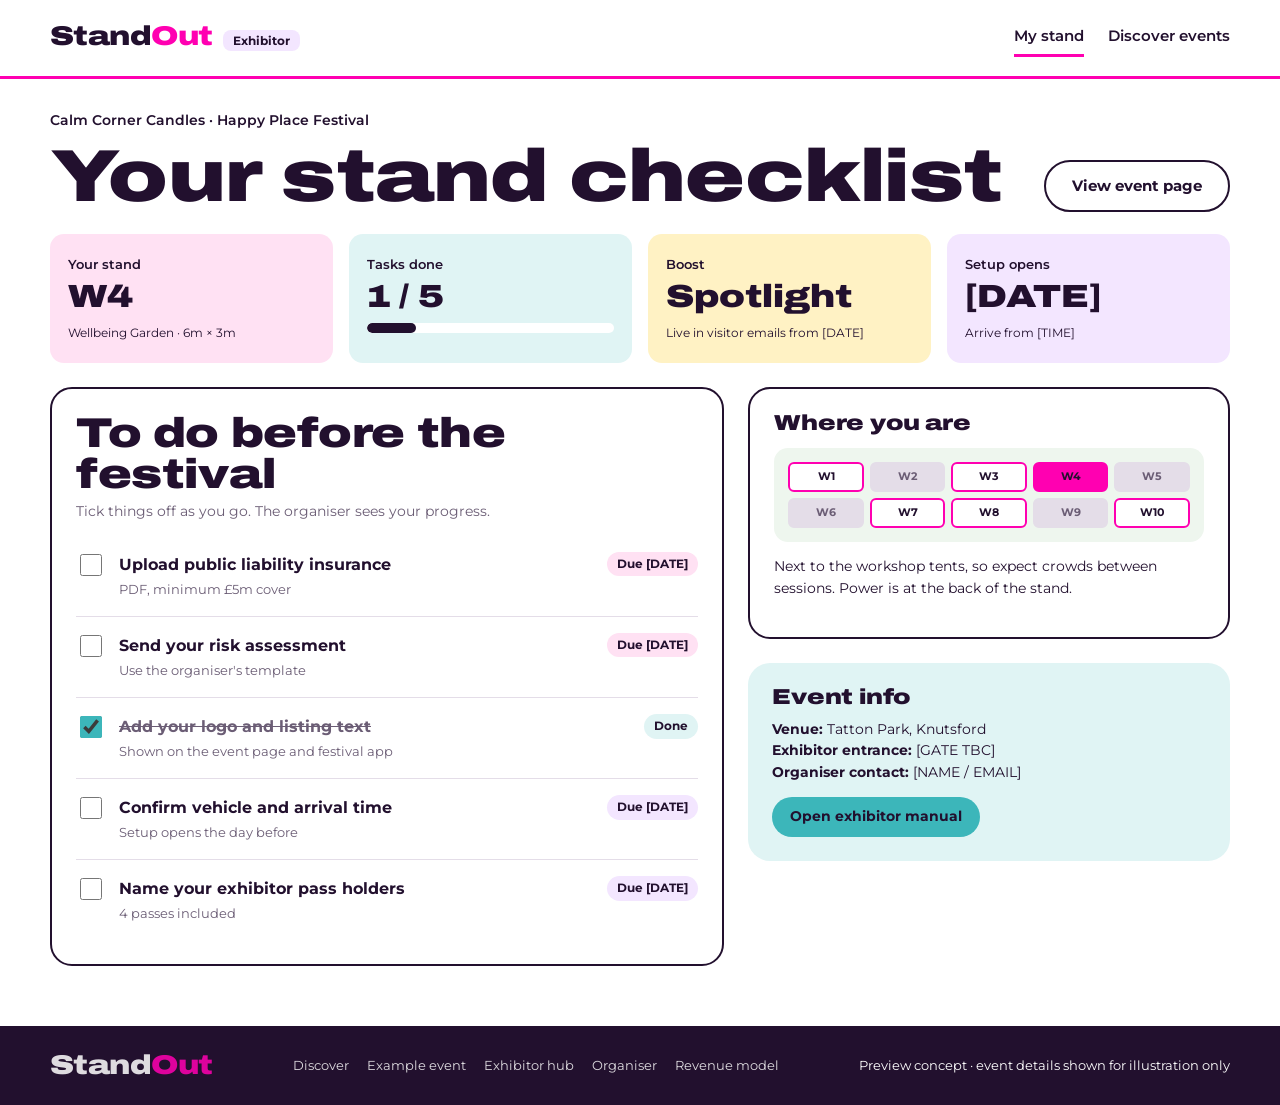
==== exhibitor.html @ 5c0a358e "Add files via upload" ====
<!doctype html>
<html lang="en-GB">
<head>
  <meta charset="utf-8">
  <meta name="viewport" content="width=device-width, initial-scale=1">
  <link rel="preconnect" href="https://fonts.googleapis.com">
  <link rel="preconnect" href="https://fonts.gstatic.com" crossorigin>
  <link href="https://fonts.googleapis.com/css2?family=Archivo:wdth,wght@125,900&family=Montserrat:wght@400;500;600;700;800&display=swap" rel="stylesheet">
  <link rel="stylesheet" href="css/styles.css">
  <link rel="icon" href="data:image/svg+xml,<svg xmlns='http://www.w3.org/2000/svg' viewBox='0 0 100 100'><circle cx='50' cy='50' r='50' fill='%23ff00b1'/></svg>">
  <title>My stand · StandOut</title>
</head>
<body>
  <header id="site-header"></header>

  <main class="wrap">
    <div class="dash-title">
      <div>
        <p>Calm Corner Candles · Happy Place Festival</p>
        <h1>Your stand checklist</h1>
      </div>
      <a class="btn btn--outline" href="event.html?id=happy-place">View event page</a>
    </div>

    <div class="stats">
      <div class="stat bg-pink"><p class="stat__label">Your stand</p><p class="stat__value">W4</p><p class="stat__note">Wellbeing Garden · 6m × 3m</p></div>
      <div class="stat bg-teal"><p class="stat__label">Tasks done</p><p class="stat__value" id="done-count"></p>
        <div class="progress" aria-hidden="true"><span id="done-bar"></span></div></div>
      <div class="stat bg-yellow"><p class="stat__label">Boost</p><p class="stat__value">Spotlight</p><p class="stat__note">Live in visitor emails from [DATE]</p></div>
      <div class="stat bg-violet"><p class="stat__label">Setup opens</p><p class="stat__value">[DATE]</p><p class="stat__note">Arrive from [TIME]</p></div>
    </div>

    <div class="hub-grid" style="margin-top:24px">
      <section class="panel" style="padding-block:24px">
        <h2 style="margin-bottom:6px">To do before the festival</h2>
        <p class="small muted">Tick things off as you go. The organiser sees your progress.</p>
        <div id="tasks"></div>
      </section>

      <div class="dash-col">
        <section class="panel" style="padding-block:24px">
          <h3>Where you are</h3>
          <div class="mini-plan" aria-label="Wellbeing Garden map with your stand highlighted" id="mini"></div>
          <p class="small">Next to the workshop tents, so expect crowds between sessions. Power is at the back of the stand.</p>
        </section>
        <section class="panel panel--soft" style="padding-block:24px">
          <h3>Event info</h3>
          <p class="small" style="margin-top:10px"><strong>Venue:</strong> Tatton Park, Knutsford<br>
          <strong>Exhibitor entrance:</strong> [GATE TBC]<br>
          <strong>Organiser contact:</strong> [NAME / EMAIL]</p>
          <a class="btn btn--teal btn--sm" href="#" onclick="toast('The full exhibitor manual lives here in Phase 3');return false;">Open exhibitor manual</a>
        </section>
      </div>
    </div>
  </main>

  <footer id="site-footer"></footer>

  <script src="js/data.js"></script>
  <script src="js/layout.js"></script>
  <script>
    renderHeader("exhibitor");
    renderFooter();

    const tasks = EXHIBITOR_TASKS.map(t => ({ ...t }));
    const box = document.getElementById("tasks");

    function draw() {
      box.innerHTML = tasks.map(t => `
        <div class="task ${t.done ? "is-done" : ""}">
          <input type="checkbox" id="${t.id}" ${t.done ? "checked" : ""}>
          <div class="task__body">
            <label for="${t.id}" class="task__title">${t.title}</label>
            <p class="task__meta muted">${t.meta}</p>
          </div>
          <span class="due due--${t.done ? "done" : t.state}">${t.done ? "Done" : "Due " + t.due}</span>
        </div>`).join("");
      const done = tasks.filter(t => t.done).length;
      document.getElementById("done-count").textContent = `${done} / ${tasks.length}`;
      document.getElementById("done-bar").style.width = (done / tasks.length * 100) + "%";
    }
    box.addEventListener("change", e => {
      const t = tasks.find(x => x.id === e.target.id);
      t.done = e.target.checked;
      draw();
      if (t.done) toast(`Done: ${t.title}`);
    });
    draw();

    const wz = ZONES.find(z => z.id === "wellbeing");
    document.getElementById("mini").innerHTML = wz.stands.map(c =>
      `<span class="${c === "W4" ? "is-mine" : wz.booked.includes(c) ? "is-taken" : ""}">${c}</span>`).join("");
  </script>
</body>
</html>
---- css/styles.css ----
/* ===========================================================
   StandOut – shared styles
   Brand: #ff00b1 pink · #3cb6ba teal · #be6cff violet · #fbc500 yellow
   Fonts: Raging (headlines + logo), Montserrat (body)
   =========================================================== */

/* Raging is a licensed font. Drop Raging.woff2 (and/or .woff/.otf)
   into the /fonts folder and it will be used automatically.
   Until then, Archivo Black-style wide fallback is shown. */
@font-face {
  font-family: "Raging";
  src: url("../fonts/Raging.woff2") format("woff2"),
       url("../fonts/Raging.woff") format("woff"),
       url("../fonts/Raging.otf") format("opentype");
  font-weight: 400 900;
  font-display: swap;
}

:root {
  --pink: #ff00b1;
  --teal: #3cb6ba;
  --violet: #be6cff;
  --yellow: #fbc500;
  --ink: #22102e;        /* deep plum used for text instead of pure black */
  --black: #000000;      /* use sparingly */
  --white: #ffffff;

  --pink-soft: #ffe1f3;
  --pink-wash: #fff3fa;
  --teal-soft: #e0f4f4;
  --violet-soft: #f3e6ff;
  --yellow-soft: #fff2c4;
  --grey: #e4dde8;
  --grey-text: #6b5d75;

  --font-head: "Raging", "Archivo", "Archivo Black", Impact, sans-serif;
  --font-body: "Montserrat", system-ui, -apple-system, "Segoe UI", sans-serif;

  --r-lg: 22px;
  --r-md: 14px;
  --r-pill: 999px;
  --wrap: 1180px;
}

*, *::before, *::after { box-sizing: border-box; }
html { -webkit-text-size-adjust: 100%; }
body {
  margin: 0;
  font-family: var(--font-body);
  font-size: 16px;
  line-height: 1.6;
  color: var(--ink);
  background: var(--white);
}
img { max-width: 100%; display: block; }
a { color: inherit; }
button, input, select, textarea { font: inherit; color: inherit; }
:focus-visible { outline: 3px solid var(--violet); outline-offset: 3px; border-radius: 6px; }

.wrap { width: min(var(--wrap), 100% - 40px); margin-inline: auto; }

/* ---------- Headlines ---------- */
h1, h2, h3, .head {
  font-family: var(--font-head);
  font-stretch: 125%;
  font-weight: 900;
  line-height: 0.98;
  letter-spacing: -0.01em;
  margin: 0;
}
h1 { font-size: clamp(2.6rem, 6vw, 4.6rem); }
h2 { font-size: clamp(1.9rem, 3.6vw, 2.6rem); }
h3 { font-size: 1.35rem; }
.h-body { font-family: var(--font-body); font-weight: 700; font-stretch: 100%; letter-spacing: 0; line-height: 1.3; }
p { margin: 0 0 1em; }
.muted { color: var(--grey-text); }
.small { font-size: 0.85rem; }

/* ---------- Logo ---------- */
.logo {
  font-family: var(--font-head);
  font-stretch: 125%;
  font-weight: 900;
  font-size: 1.7rem;
  text-decoration: none;
  letter-spacing: -0.02em;
  line-height: 1;
}
.logo span { color: var(--pink); }
.logo--light { color: var(--white); }

/* ---------- Header ---------- */
.site-header { border-bottom: 3px solid var(--pink); background: var(--white); position: sticky; top: 0; z-index: 20; }
.site-header--plain { border-bottom-color: transparent; }
.site-header .wrap { display: flex; align-items: center; justify-content: space-between; gap: 20px; min-height: 76px; flex-wrap: wrap; padding-block: 10px; }
.nav { display: flex; align-items: center; gap: 6px 24px; flex-wrap: wrap; font-weight: 600; font-size: 0.92rem; }
.nav a { text-decoration: none; padding: 6px 0; border-bottom: 3px solid transparent; }
.nav a:hover, .nav a[aria-current="page"] { border-bottom-color: var(--pink); }
.role-tag { font-size: 0.75rem; font-weight: 700; background: var(--violet-soft); padding: 3px 10px; border-radius: 8px; margin-left: 10px; vertical-align: middle; font-family: var(--font-body); }

/* checkout steps */
.steps { display: flex; gap: 8px; list-style: none; margin: 0; padding: 0; font-size: 0.8rem; font-weight: 700; }
.steps li { background: var(--violet-soft); padding: 6px 14px; border-radius: var(--r-pill); }
.steps li.is-done, .steps li[aria-current="step"] { background: var(--ink); color: var(--white); }

/* ---------- Buttons ---------- */
.btn {
  display: inline-flex; align-items: center; justify-content: center; gap: 8px;
  border: 2px solid transparent; border-radius: var(--r-pill);
  padding: 12px 26px; font-weight: 700; font-size: 0.95rem;
  text-decoration: none; cursor: pointer; transition: transform .12s ease, background .12s ease;
}
.btn:active { transform: translateY(1px); }
.btn--pink { background: var(--pink); color: var(--ink); }
.btn--pink:hover { background: #e600a0; }
.btn--teal { background: var(--teal); color: var(--ink); }
.btn--violet { background: var(--violet); color: var(--ink); }
.btn--yellow { background: var(--yellow); color: var(--ink); }
.btn--ink { background: var(--ink); color: var(--white); }
.btn--white { background: var(--white); color: var(--ink); }
.btn--outline { background: transparent; border-color: var(--ink); color: var(--ink); }
.btn--block { width: 100%; }
.btn--sm { padding: 7px 16px; font-size: 0.85rem; }
.btn[disabled] { opacity: .45; cursor: not-allowed; }

.back-link { display: inline-block; font-size: 0.85rem; font-weight: 700; margin: 28px 0 14px; }

/* ---------- Chips ---------- */
.chips { display: flex; flex-wrap: wrap; gap: 10px; padding: 0; margin: 0; list-style: none; }
.chip {
  display: inline-block; padding: 6px 16px; border-radius: var(--r-pill);
  border: 2px solid var(--ink); font-size: 0.88rem; font-weight: 600; background: var(--white);
}
.chip--small { padding: 3px 12px; font-size: 0.76rem; border: 0; font-weight: 700; }
.chip--teal { border-color: var(--teal); }
.chip--pink { border-color: var(--pink); }
.chip--violet { border-color: var(--violet); }
.chip--yellow { border-color: var(--yellow); }
button.chip { cursor: pointer; }
button.chip[aria-pressed="true"] { background: var(--ink); color: var(--white); border-color: var(--ink); }

/* ---------- Stat tiles ---------- */
.stats { display: grid; grid-template-columns: repeat(4, 1fr); gap: 16px; }
.stat { border-radius: var(--r-md); padding: 20px 18px; }
.stat__label { font-size: 0.82rem; font-weight: 600; margin: 0 0 6px; }
.stat__value { font-family: var(--font-head); font-stretch: 125%; font-weight: 900; font-size: 2rem; line-height: 1; margin: 0; }
.stat__note { font-size: 0.78rem; margin: 10px 0 0; }
.bg-teal { background: var(--teal-soft); }
.bg-violet { background: var(--violet-soft); }
.bg-yellow { background: var(--yellow-soft); }
.bg-pink { background: var(--pink-soft); }

/* ---------- Cards / panels ---------- */
.panel { border: 2px solid var(--ink); border-radius: var(--r-lg); padding: 24px; background: var(--white); }
.panel--soft { border: 0; background: var(--teal-soft); }

section { padding-block: 56px; }
.section-head { margin-bottom: 26px; }
.section-head p { margin: 10px 0 0; }

/* ---------- Footer ---------- */
.site-footer { background: var(--ink); color: var(--white); margin-top: 60px; }
.site-footer .wrap { display: flex; justify-content: space-between; align-items: center; gap: 16px; flex-wrap: wrap; padding-block: 26px; font-size: 0.82rem; }
.site-footer nav { display: flex; gap: 18px; flex-wrap: wrap; }
.site-footer a { text-decoration: none; opacity: .85; }
.site-footer a:hover { opacity: 1; text-decoration: underline; }

/* ===========================================================
   Discover page
   =========================================================== */
.discover-hero { background: var(--violet); padding-block: 64px 70px; }
.discover-hero h1 { max-width: 14ch; }
.discover-hero p { max-width: 54ch; font-size: 1.05rem; margin-top: 18px; }
.search-row { display: flex; gap: 10px; flex-wrap: wrap; margin-top: 26px; max-width: 640px; }
.search-row input {
  flex: 1 1 260px; border: 2px solid var(--ink); border-radius: var(--r-pill);
  padding: 12px 20px; background: var(--white);
}
.filter-row { display: flex; gap: 10px; flex-wrap: wrap; margin-bottom: 26px; align-items: center; }
.filter-row strong { font-size: 0.85rem; margin-right: 4px; }

.event-grid { display: grid; grid-template-columns: repeat(auto-fill, minmax(260px, 1fr)); gap: 22px; }
.event-card {
  display: flex; flex-direction: column; border: 2px solid var(--ink); border-radius: var(--r-lg);
  overflow: hidden; text-decoration: none; background: var(--white); transition: transform .15s ease;
}
.event-card:hover { transform: translateY(-3px); }
.event-card__art { aspect-ratio: 16 / 10; position: relative; overflow: hidden; }
.event-card__body { padding: 18px 20px 22px; display: flex; flex-direction: column; gap: 6px; flex: 1; }
.event-card__body h3 { font-size: 1.3rem; }
.event-card__meta { font-size: 0.86rem; font-weight: 600; margin: 0; }
.event-card__foot { display: flex; justify-content: space-between; align-items: center; margin-top: auto; padding-top: 12px; font-size: 0.84rem; font-weight: 700; }
.badge-left { background: var(--yellow); padding: 3px 10px; border-radius: var(--r-pill); }

/* decorative blob art (stand-in for event photos) */
.blob { position: absolute; border-radius: 50%; }

/* ===========================================================
   Event page
   =========================================================== */
.event-hero { background: var(--pink); padding-block: 48px 56px; }
.event-hero .wrap { display: grid; grid-template-columns: 1.05fr 1fr; gap: 44px; align-items: center; }
.event-hero .chips { margin-bottom: 18px; }
.event-hero .chip { border: 0; font-size: 0.78rem; font-weight: 700; padding: 4px 12px; }
.event-hero h1 { margin-bottom: 22px; }
.event-hero__where { font-weight: 700; font-size: 1.05rem; margin: 0 0 16px; line-height: 1.5; }
.event-hero__intro { max-width: 46ch; }
.event-hero__ctas { display: flex; gap: 12px; flex-wrap: wrap; margin-top: 22px; }
.event-art { background: var(--yellow); border-radius: var(--r-lg); aspect-ratio: 16 / 10.5; position: relative; overflow: hidden; }
.event-art__tag { position: absolute; top: 16px; left: 16px; background: var(--white); font-size: 0.75rem; font-weight: 700; padding: 4px 10px; border-radius: 8px; z-index: 2; }

.about-grid { display: grid; grid-template-columns: 1fr 1fr; gap: 48px; }
.about-grid h2 { margin-bottom: 22px; }

.packages { display: grid; grid-template-columns: repeat(3, 1fr); gap: 20px; }
.package { border: 3px solid var(--teal); border-radius: var(--r-lg); padding: 24px; display: flex; flex-direction: column; }
.package--pink { border-color: var(--pink); background: var(--pink-wash); }
.package--violet { border-color: var(--violet); }
.package__name { font-size: 0.78rem; font-weight: 700; letter-spacing: .06em; margin: 0 0 8px; }
.package__price { font-family: var(--font-head); font-stretch: 125%; font-weight: 900; font-size: 2.6rem; line-height: 1; margin: 0 0 16px; }
.package__desc { font-size: 0.88rem; flex: 1; }

.why { background: var(--teal); border-radius: var(--r-lg); padding: 34px 32px; display: grid; grid-template-columns: 1fr 1.2fr 1.2fr 1.2fr; gap: 24px; }
.why h2 { font-size: 1.9rem; }
.why h3 { font-family: var(--font-body); font-stretch: 100%; font-size: 0.98rem; line-height: 1.3; margin-bottom: 4px; }
.why p { font-size: 0.86rem; margin: 0; }

/* ===========================================================
   Floor plan
   =========================================================== */
.book-head h1 { margin-bottom: 10px; }
.toolbar { display: flex; justify-content: space-between; align-items: center; gap: 16px; flex-wrap: wrap; margin: 22px 0 18px; }
.legend { display: flex; gap: 16px; font-size: 0.8rem; font-weight: 600; flex-wrap: wrap; }
.legend span::before { content: ""; display: inline-block; width: 14px; height: 14px; border-radius: 4px; vertical-align: -2px; margin-right: 6px; border: 2px solid var(--teal); }
.legend .l-pick::before { background: var(--ink); border-color: var(--ink); }
.legend .l-booked::before { background: var(--grey); border-color: var(--grey); }

.book-layout { display: grid; grid-template-columns: 1fr 340px; gap: 24px; align-items: start; }
.site-plan { background: #eef6ee; border-radius: var(--r-lg); padding: 18px; display: grid; grid-template-columns: 1fr 1fr; gap: 16px; }
.landmark { border-radius: var(--r-md); padding: 22px 18px; }
.landmark h3 { font-size: 1.3rem; }
.landmark p { font-size: 0.8rem; margin: 4px 0 0; }
.landmark--stage { background: var(--ink); color: var(--white); display: flex; flex-direction: column; justify-content: center; min-height: 130px; }
.landmark--tents { border: 2px dashed var(--teal); background: var(--white); display: flex; flex-direction: column; justify-content: center; }
.landmark--tents h3, .landmark--entrance h3 { font-family: var(--font-body); font-stretch: 100%; font-size: 0.95rem; }
.landmark--entrance { background: var(--yellow); padding: 14px 18px; }

.zone { background: var(--white); border-radius: var(--r-md); padding: 14px 14px 16px; border-top: 6px solid var(--teal); }
.zone[hidden] { display: none; }
.zone--wide { grid-column: 1 / -1; }
.zone__head { display: flex; justify-content: space-between; align-items: baseline; gap: 10px; margin-bottom: 10px; flex-wrap: wrap; }
.zone__head h3 { font-family: var(--font-body); font-stretch: 100%; font-size: 0.95rem; }
.zone__head span { font-size: 0.75rem; font-weight: 600; }
.stand-grid { display: grid; grid-template-columns: repeat(auto-fill, minmax(48px, 1fr)); gap: 8px; }
.stand {
  height: 40px; border-radius: 8px; border: 2px solid var(--zone, var(--teal)); background: var(--white);
  font-weight: 700; font-size: 0.82rem; cursor: pointer;
}
.stand:hover:not([disabled]) { background: var(--zone-soft, var(--teal-soft)); }
.stand[aria-pressed="true"] { background: var(--ink); border-color: var(--ink); color: var(--white); }
.stand[disabled] { background: var(--grey); border-color: var(--grey); color: var(--grey-text); text-decoration: line-through; cursor: not-allowed; }

.pick-panel { position: sticky; top: 96px; }
.pick-panel__label { font-size: 0.75rem; font-weight: 700; letter-spacing: .06em; margin: 0 0 8px; }
.pick-panel h2 { margin-bottom: 8px; }
.line { display: flex; justify-content: space-between; gap: 12px; font-size: 0.88rem; padding: 4px 0; }
.line--strong { font-weight: 700; }
.line--total { font-family: var(--font-head); font-stretch: 125%; font-weight: 900; font-size: 1.3rem; border-top: 2px solid var(--ink); margin-top: 8px; padding-top: 10px; }
.extra { display: flex; align-items: center; gap: 10px; font-size: 0.88rem; padding: 8px 0; cursor: pointer; }
.extra input { width: 18px; height: 18px; accent-color: var(--pink); }
.extra b { margin-left: auto; white-space: nowrap; }
.extra--boost { background: var(--yellow-soft); border-radius: 10px; padding: 10px; }
.extra--boost small { display: block; font-size: 0.72rem; }
.empty-pick { text-align: center; padding: 30px 6px; }
.hold-note { font-size: 0.75rem; text-align: center; margin: 10px 0 0; }
.divider { border: 0; border-top: 1px solid var(--grey); margin: 12px 0; }

/* ===========================================================
   Checkout
   =========================================================== */
.checkout-layout { display: grid; grid-template-columns: 1fr 360px; gap: 32px; align-items: start; }
.form-grid { display: grid; grid-template-columns: repeat(3, 1fr); gap: 16px; }
.field { display: flex; flex-direction: column; gap: 6px; }
.field--full { grid-column: 1 / -1; }
.field label { font-size: 0.85rem; font-weight: 700; }
.field input, .field select, .field textarea {
  border: 2px solid #8d8295; border-radius: 10px; padding: 11px 14px; background: var(--white); width: 100%;
}
.field input:focus, .field select:focus, .field textarea:focus { border-color: var(--violet); outline: none; }
.field textarea { min-height: 80px; resize: vertical; }
.boost-box { border: 3px solid var(--pink); background: var(--pink-wash); border-radius: var(--r-lg); padding: 22px; margin-top: 28px; }
.boost-box h3 { font-family: var(--font-body); font-stretch: 100%; font-size: 1.2rem; margin-bottom: 8px; }
.boost-options { display: grid; grid-template-columns: repeat(3, 1fr); gap: 12px; margin-top: 14px; }
.boost-opt { border: 2px solid var(--pink); border-radius: var(--r-md); padding: 14px; background: var(--white); text-align: left; cursor: pointer; }
.boost-opt strong { display: block; }
.boost-opt span { display: block; font-size: 0.78rem; margin: 4px 0 8px; }
.boost-opt b { font-size: 1.05rem; }
.boost-opt[aria-pressed="true"] { background: var(--ink); color: var(--white); border-color: var(--ink); }
.pay-opts { display: flex; gap: 12px; flex-wrap: wrap; margin-top: 12px; }
.pay-opt { display: flex; align-items: center; gap: 10px; border: 2px solid #8d8295; border-radius: var(--r-md); padding: 14px 18px; font-weight: 700; cursor: pointer; }
.pay-opt input { accent-color: var(--pink); width: 18px; height: 18px; }
.pay-opt:has(input:checked) { border-color: var(--pink); }
.summary { background: var(--teal-soft); border-radius: var(--r-lg); padding: 24px; position: sticky; top: 96px; }
.summary h2 { font-size: 1.6rem; margin-bottom: 14px; }
.terms { display: flex; gap: 10px; align-items: flex-start; font-size: 0.82rem; margin: 14px 0; }
.terms input { width: 18px; height: 18px; accent-color: var(--pink); margin-top: 2px; }

/* confirmation */
.confirm { text-align: center; padding-block: 70px 30px; }
.confirm__burst { width: 120px; height: 120px; margin: 0 auto 26px; border-radius: 50%; background: var(--yellow); display: grid; place-items: center; font-size: 3rem; }
.confirm h1 { margin-bottom: 18px; }
.confirm p { max-width: 52ch; margin-inline: auto; }
.confirm-card { max-width: 520px; margin: 30px auto 0; text-align: left; }
.next-steps { max-width: 520px; margin: 26px auto 0; text-align: left; padding-left: 20px; }
.next-steps li { margin-bottom: 8px; }

/* ===========================================================
   Exhibitor hub
   =========================================================== */
.hub-grid { display: grid; grid-template-columns: 1.4fr 1fr; gap: 24px; align-items: start; }
.progress { height: 10px; border-radius: 99px; background: var(--white); overflow: hidden; margin-top: 10px; }
.progress > span { display: block; height: 100%; background: var(--ink); border-radius: 99px; transition: width .3s ease; }
.task { display: flex; gap: 14px; align-items: flex-start; padding: 16px 0; border-top: 1px solid var(--grey); }
.task:first-of-type { border-top: 0; }
.task input { width: 22px; height: 22px; accent-color: var(--teal); margin-top: 2px; flex-shrink: 0; }
.task__body { flex: 1; }
.task__title { font-weight: 700; margin: 0; }
.task__meta { font-size: 0.8rem; margin: 2px 0 0; }
.task.is-done .task__title { text-decoration: line-through; color: var(--grey-text); }
.due { font-size: 0.72rem; font-weight: 700; padding: 3px 10px; border-radius: 99px; white-space: nowrap; }
.due--soon { background: var(--pink-soft); }
.due--later { background: var(--violet-soft); }
.due--done { background: var(--teal-soft); }
.mini-plan { background: #eef6ee; border-radius: var(--r-md); padding: 14px; display: grid; grid-template-columns: repeat(5, 1fr); gap: 6px; margin: 14px 0; }
.mini-plan span { height: 30px; border-radius: 6px; border: 2px solid var(--pink); background: var(--white); font-size: 0.7rem; font-weight: 700; display: grid; place-items: center; }
.mini-plan .is-mine { background: var(--pink); }
.mini-plan .is-taken { background: var(--grey); border-color: var(--grey); color: var(--grey-text); }

/* ===========================================================
   Organiser dashboard
   =========================================================== */
.dash-title { display: flex; justify-content: space-between; align-items: end; gap: 20px; flex-wrap: wrap; margin: 30px 0 22px; }
.dash-title p { margin: 0 0 8px; font-weight: 600; font-size: 0.9rem; }
.dash-grid { display: grid; grid-template-columns: 1fr 1.25fr; gap: 24px; margin-top: 24px; align-items: start; }
.dash-col { display: grid; gap: 24px; }
.bar-row { margin-bottom: 14px; }
.bar-row__top { display: flex; justify-content: space-between; font-size: 0.86rem; font-weight: 600; margin-bottom: 5px; }
.bar { height: 12px; background: var(--violet-soft); border-radius: 99px; overflow: hidden; }
.bar > span { display: block; height: 100%; border-radius: 99px; }
.app-row { display: flex; justify-content: space-between; align-items: center; gap: 12px; padding: 14px 0; border-top: 1px solid var(--grey); flex-wrap: wrap; }
.app-row p { margin: 0; }
.app-row .actions { display: flex; gap: 8px; }
.status { font-size: 0.8rem; font-weight: 700; padding: 6px 14px; border-radius: 99px; background: var(--grey); }
.status--ok { background: var(--teal-soft); }

.promote { background: var(--ink); color: var(--white); border-radius: var(--r-lg); padding: 28px; }
.promote h2 { margin: 10px 0 8px; }
.promote .new { background: var(--yellow); color: var(--ink); font-size: 0.7rem; font-weight: 800; padding: 3px 10px; border-radius: 99px; }
.promote h3 { font-family: var(--font-body); font-stretch: 100%; font-size: 0.9rem; margin: 20px 0 10px; }
.promote .chip { background: transparent; color: var(--white); border-color: rgba(255,255,255,.5); }
.promote .chip[aria-pressed="true"] { color: var(--ink); border-color: transparent; }
.promote [data-group="goal"] .chip[aria-pressed="true"] { background: var(--pink); }
.promote [data-group="audience"] .chip[aria-pressed="true"] { background: var(--teal); }
.promote [data-group="where"] .chip[aria-pressed="true"] { background: var(--violet); }
.range-head { display: flex; justify-content: space-between; align-items: baseline; margin: 22px 0 8px; }
.range-head h3 { margin: 0; }
.range-head output { color: var(--yellow); font-weight: 800; }
input[type="range"] { width: 100%; accent-color: var(--yellow); }
.campaign-summary { background: rgba(255,255,255,.08); border-radius: var(--r-md); padding: 16px; font-size: 0.86rem; margin: 18px 0; }
.campaign-summary p { margin: 0 0 6px; }

.toast {
  position: fixed; left: 50%; bottom: 28px; transform: translate(-50%, 140%);
  background: var(--ink); color: var(--white); padding: 14px 22px; border-radius: 99px; font-weight: 700; font-size: 0.9rem;
  transition: transform .25s ease; z-index: 50; border: 3px solid var(--yellow);
}
.toast.is-on { transform: translate(-50%, 0); }

/* ===========================================================
   Revenue model
   =========================================================== */
.rev-hero { background: var(--violet); padding-block: 44px 48px; }
.rev-hero p { max-width: 60ch; margin-top: 14px; }
.rev-grid { display: grid; grid-template-columns: 1fr 1fr; gap: 32px; align-items: start; }
.slider { margin-bottom: 18px; }
.slider__top { display: flex; justify-content: space-between; align-items: center; font-weight: 600; font-size: 0.9rem; margin-bottom: 4px; }
.slider output { background: var(--yellow-soft); font-weight: 800; font-size: 0.8rem; padding: 2px 10px; border-radius: 8px; }
.slider input { accent-color: var(--pink); }
.rev-total { background: var(--pink); border-radius: var(--r-lg); padding: 26px; margin-bottom: 20px; }
.rev-total p { margin: 0; font-weight: 700; font-size: 0.9rem; }
.rev-total .big { font-family: var(--font-head); font-stretch: 125%; font-weight: 900; font-size: clamp(2.6rem, 6vw, 4rem); line-height: 1; margin: 8px 0; }

/* ===========================================================
   Responsive
   =========================================================== */
@media (max-width: 960px) {
  .event-hero .wrap, .about-grid, .book-layout, .checkout-layout, .hub-grid, .dash-grid, .rev-grid { grid-template-columns: 1fr; }
  .packages { grid-template-columns: 1fr; }
  .why { grid-template-columns: 1fr 1fr; }
  .stats { grid-template-columns: 1fr 1fr; }
  .pick-panel, .summary { position: static; }
}
@media (max-width: 620px) {
  .site-plan { grid-template-columns: 1fr; }
  .form-grid, .boost-options { grid-template-columns: 1fr; }
  .why { grid-template-columns: 1fr; }
  .stats { grid-template-columns: 1fr 1fr; gap: 10px; }
  .stat__value { font-size: 1.5rem; }
  .nav { gap: 4px 16px; font-size: 0.85rem; }
  .site-header { position: static; }
}
@media (prefers-reduced-motion: reduce) {
  * { transition: none !important; scroll-behavior: auto !important; }
}

.sr-only { position: absolute; width: 1px; height: 1px; padding: 0; margin: -1px; overflow: hidden; clip: rect(0,0,0,0); white-space: nowrap; border: 0; }
@media (max-width: 620px) {
  .steps { gap: 5px; font-size: 0.68rem; }
  .steps li { padding: 5px 9px; white-space: nowrap; }
}
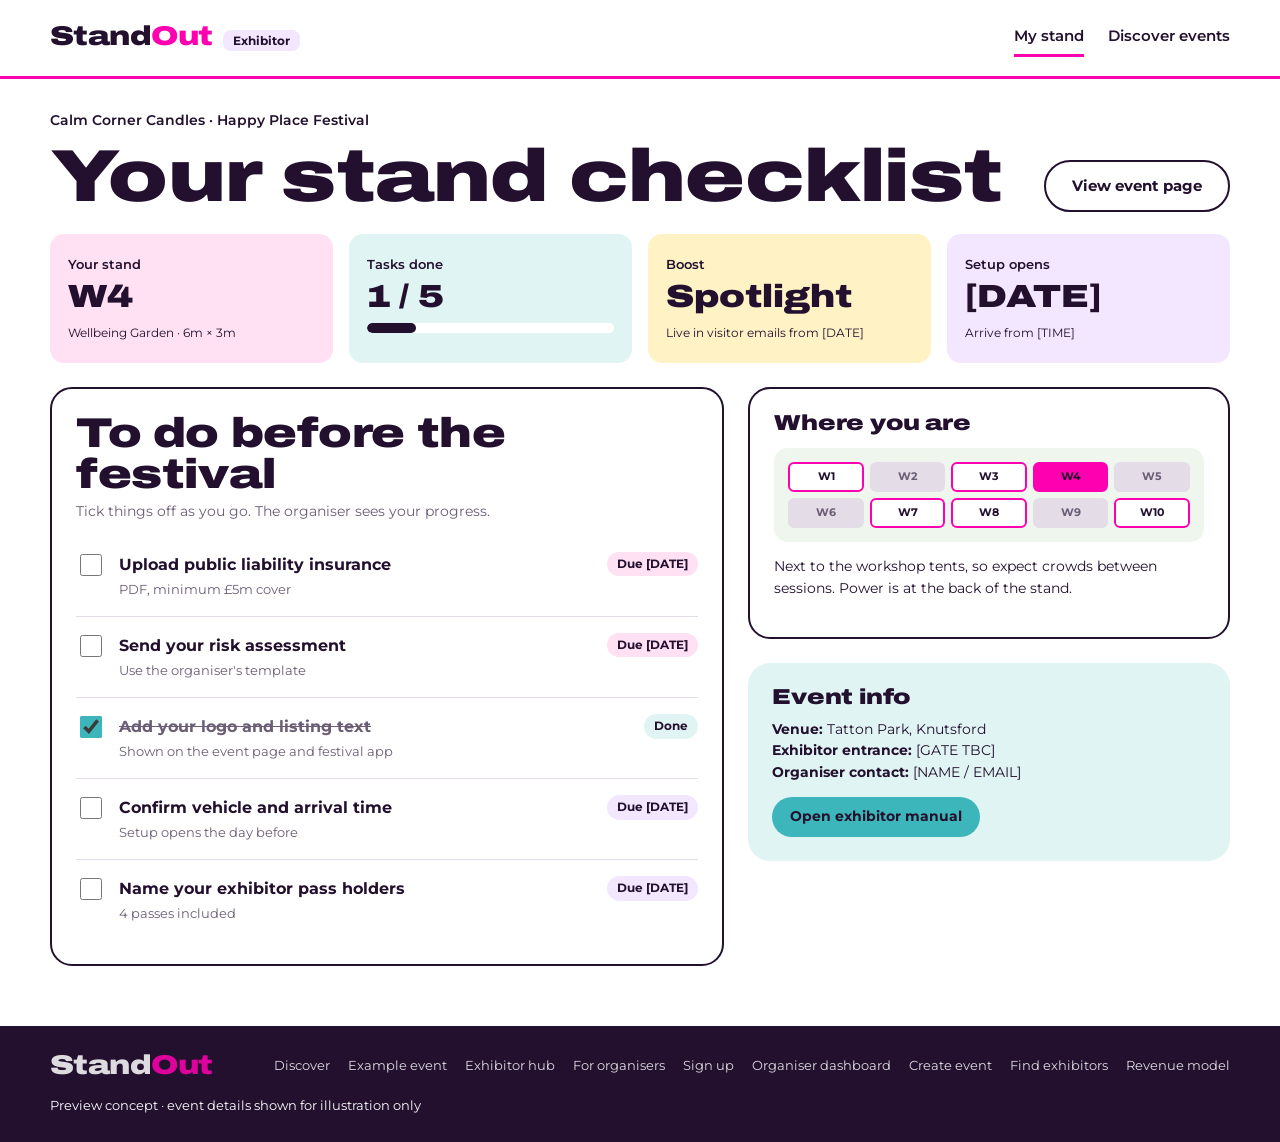
==== commit 68bdd327: "Add files via upload" ====
--- a/exhibitor.html
+++ b/exhibitor.html
@@ -59,7 +59,7 @@
   <script src="js/data.js"></script>
   <script src="js/layout.js"></script>
   <script>
-    renderHeader("exhibitor");
+    renderHeader("exhibitor", "hub");
     renderFooter();
 
     const tasks = EXHIBITOR_TASKS.map(t => ({ ...t }));
--- a/css/styles.css
+++ b/css/styles.css
@@ -418,3 +418,223 @@
   .steps { gap: 5px; font-size: 0.68rem; }
   .steps li { padding: 5px 9px; white-space: nowrap; }
 }
+
+/* ===========================================================
+   For organisers (landing + pricing)
+   =========================================================== */
+.org-hero { background: var(--pink); padding-block: 56px 64px; overflow: hidden; }
+.org-hero .wrap { display: grid; grid-template-columns: 1fr 1fr; gap: 48px; align-items: center; }
+.org-hero h1 { max-width: 12ch; margin-bottom: 20px; }
+.org-hero p { max-width: 46ch; font-size: 1.05rem; }
+.org-hero__ctas { display: flex; gap: 12px; flex-wrap: wrap; margin-top: 24px; }
+
+/* the live 'selling out' floor plan in the hero */
+.sellout { background: var(--white); border-radius: var(--r-lg); padding: 20px; border: 3px solid var(--ink); }
+.sellout__top { display: flex; justify-content: space-between; align-items: baseline; gap: 12px; margin-bottom: 14px; flex-wrap: wrap; }
+.sellout__top p { margin: 0; font-weight: 700; font-size: 0.85rem; }
+.sellout__total { font-family: var(--font-head); font-stretch: 125%; font-weight: 900; font-size: clamp(1.8rem, 4vw, 2.6rem); line-height: 1; }
+.sellout__grid { display: grid; grid-template-columns: repeat(10, 1fr); gap: 6px; }
+.sellout__grid span { aspect-ratio: 1; border-radius: 6px; border: 2px solid var(--c, var(--teal)); background: var(--white); transition: background .35s ease, border-color .35s ease; }
+.sellout__grid span.is-sold { background: var(--c, var(--teal)); }
+.sellout__grid .stage { grid-column: span 4; grid-row: span 2; aspect-ratio: auto; background: var(--ink); border-color: var(--ink); color: var(--white); font-size: 0.7rem; font-weight: 700; display: grid; place-items: center; }
+.sellout__feed { margin: 14px 0 0; font-size: 0.82rem; font-weight: 600; min-height: 1.4em; }
+
+.how { list-style: none; padding: 0; margin: 0; display: grid; grid-template-columns: repeat(3, 1fr); gap: 32px; counter-reset: how; }
+.how li { counter-increment: how; border-top: 4px solid var(--ink); padding-top: 18px; }
+.how li::before { content: counter(how); display: block; font-family: var(--font-head); font-stretch: 125%; font-weight: 900; font-size: 3rem; line-height: 1; color: var(--pink); margin-bottom: 12px; }
+.how h3 { font-family: var(--font-body); font-stretch: 100%; font-size: 1.1rem; line-height: 1.3; margin-bottom: 6px; }
+.how p { font-size: 0.92rem; margin: 0; }
+
+.feature-rows { display: grid; gap: 0; }
+.feature-row { display: grid; grid-template-columns: 1fr 1.1fr; gap: 40px; align-items: center; padding-block: 34px; border-top: 2px solid var(--grey); }
+.feature-row h3 { font-size: 1.6rem; margin-bottom: 12px; }
+.feature-row p { max-width: 46ch; margin: 0; }
+.feature-demo { border-radius: var(--r-lg); padding: 20px 22px; }
+
+.pricing { display: grid; grid-template-columns: 1fr 1fr; gap: 28px; align-items: start; }
+.price-lines { list-style: none; margin: 0; padding: 0; }
+.price-lines li { display: grid; grid-template-columns: 7.5rem 1fr; gap: 18px; align-items: baseline; padding: 18px 0; border-top: 2px solid var(--ink); }
+.price-lines li:last-child { border-bottom: 2px solid var(--ink); }
+.price-lines .amt { font-family: var(--font-head); font-stretch: 125%; font-weight: 900; font-size: 2rem; line-height: 1; }
+.price-lines strong { display: block; }
+.price-lines span.small { display: block; }
+.calc { background: var(--yellow); border-radius: var(--r-lg); padding: 26px; }
+.calc h3 { font-family: var(--font-body); font-stretch: 100%; font-size: 1.15rem; margin-bottom: 16px; }
+.calc .slider output { background: var(--white); }
+.calc .slider input { accent-color: var(--ink); width: 100%; }
+.calc__result { background: var(--white); border-radius: var(--r-md); padding: 18px; margin-top: 8px; }
+.calc__keep { font-family: var(--font-head); font-stretch: 125%; font-weight: 900; font-size: clamp(2rem, 5vw, 2.8rem); line-height: 1; margin: 6px 0 10px; }
+
+.faq details { border-top: 2px solid var(--ink); padding: 16px 0; }
+.faq details:last-child { border-bottom: 2px solid var(--ink); }
+.faq summary { font-weight: 700; cursor: pointer; list-style: none; display: flex; justify-content: space-between; gap: 16px; }
+.faq summary::-webkit-details-marker { display: none; }
+.faq summary::after { content: "+"; font-family: var(--font-head); font-size: 1.4rem; line-height: 1; color: var(--pink); }
+.faq details[open] summary::after { content: "–"; }
+.faq details p { margin: 10px 0 0; max-width: 70ch; }
+
+.cta-band { background: var(--teal); border-radius: var(--r-lg); padding: 40px 36px; display: flex; justify-content: space-between; align-items: center; gap: 24px; flex-wrap: wrap; }
+.cta-band h2 { max-width: 18ch; }
+
+/* ===========================================================
+   Sign up, log in, onboarding
+   =========================================================== */
+.auth { width: min(720px, 100% - 40px); margin: 40px auto 0; }
+.auth--narrow { width: min(460px, 100% - 40px); }
+.auth h1 { font-size: clamp(2.2rem, 5vw, 3.2rem); margin-bottom: 12px; }
+.auth__lead { margin-bottom: 28px; }
+.onboard-progress { display: flex; gap: 6px; margin-bottom: 26px; }
+.onboard-progress span { flex: 1; height: 8px; border-radius: 99px; background: var(--grey); }
+.onboard-progress span.is-on { background: var(--pink); }
+.step-count { font-size: 0.82rem; font-weight: 700; margin: 0 0 8px; color: var(--grey-text); }
+
+.role-cards { display: grid; grid-template-columns: 1fr 1fr; gap: 18px; }
+.role-card { position: relative; text-align: left; border: 3px solid var(--ink); border-radius: var(--r-lg); background: var(--white); padding: 0; overflow: hidden; cursor: pointer; display: flex; flex-direction: column; }
+.role-card__art { height: 120px; position: relative; overflow: hidden; }
+.role-card__body { padding: 18px 20px 22px; }
+.role-card__body strong { display: block; font-family: var(--font-head); font-stretch: 125%; font-weight: 900; font-size: 1.45rem; line-height: 1.05; margin-bottom: 8px; }
+.role-card__body span { font-size: 0.9rem; }
+.role-card[aria-pressed="true"] { border-color: var(--pink); box-shadow: 0 0 0 4px var(--pink); }
+.role-card:hover { transform: translateY(-2px); }
+
+.form-stack { display: grid; gap: 16px; }
+.form-two { display: grid; grid-template-columns: 1fr 1fr; gap: 16px; }
+.field .hint { font-size: 0.78rem; color: var(--grey-text); }
+.field-error { font-size: 0.8rem; font-weight: 700; color: #b0007a; margin: 0; }
+.chip-pick { display: flex; flex-wrap: wrap; gap: 8px; }
+.form-actions { display: flex; justify-content: space-between; align-items: center; gap: 12px; margin-top: 28px; flex-wrap: wrap; }
+.or-line { display: flex; align-items: center; gap: 12px; font-size: 0.8rem; font-weight: 700; color: var(--grey-text); margin: 18px 0; }
+.or-line::before, .or-line::after { content: ""; flex: 1; border-top: 2px solid var(--grey); }
+.btn--google { background: var(--white); border-color: var(--grey); color: var(--ink); }
+.inbox { text-align: center; padding: 30px 10px; }
+.inbox__icon { width: 96px; height: 96px; margin: 0 auto 20px; border-radius: 50%; background: var(--teal); display: grid; place-items: center; font-size: 2.4rem; }
+
+.profile-build { display: grid; grid-template-columns: 1fr 300px; gap: 28px; align-items: start; }
+.profile-build .preview-label { font-size: 0.8rem; font-weight: 700; margin: 0 0 8px; color: var(--grey-text); }
+.logo-drop { border: 2px dashed #8d8295; border-radius: var(--r-md); padding: 16px; text-align: center; font-size: 0.85rem; cursor: pointer; background: var(--pink-wash); }
+
+.done-next { display: grid; grid-template-columns: 1fr 1fr; gap: 16px; margin-top: 26px; text-align: left; }
+.done-next a { text-decoration: none; border-radius: var(--r-md); padding: 18px; display: block; }
+.done-next strong { display: block; margin-bottom: 4px; }
+
+/* ===========================================================
+   Exhibitor cards (directory + onboarding preview)
+   =========================================================== */
+.ex-grid { display: grid; grid-template-columns: repeat(auto-fill, minmax(250px, 1fr)); gap: 20px; }
+.ex-card { border: 2px solid var(--ink); border-radius: var(--r-lg); overflow: hidden; background: var(--white); display: flex; flex-direction: column; }
+.ex-card__top { height: 70px; position: relative; }
+.ex-card__mono { position: absolute; left: 18px; bottom: -26px; width: 58px; height: 58px; border-radius: 50%; border: 3px solid var(--ink); background: var(--white); display: grid; place-items: center; font-family: var(--font-head); font-stretch: 125%; font-weight: 900; font-size: 1.15rem; overflow: hidden; }
+.ex-card__mono img { width: 100%; height: 100%; object-fit: cover; }
+.ex-card__save { position: absolute; right: 12px; top: 12px; width: 38px; height: 38px; border-radius: 50%; border: 2px solid var(--ink); background: var(--white); cursor: pointer; font-size: 1.05rem; line-height: 1; display: grid; place-items: center; }
+.ex-card__save[aria-pressed="true"] { background: var(--ink); color: var(--pink); }
+.ex-card__body { padding: 36px 18px 18px; display: flex; flex-direction: column; gap: 6px; flex: 1; }
+.ex-card__body h3 { font-family: var(--font-body); font-stretch: 100%; font-size: 1.1rem; line-height: 1.25; }
+.ex-card__meta { font-size: 0.8rem; font-weight: 600; margin: 0; color: var(--grey-text); }
+.ex-card__line { font-size: 0.88rem; margin: 4px 0 0; }
+.ex-card__foot { display: flex; justify-content: space-between; align-items: center; gap: 8px; margin-top: auto; padding-top: 14px; flex-wrap: wrap; }
+.tick { font-size: 0.74rem; font-weight: 700; padding: 3px 10px; border-radius: 99px; background: var(--teal-soft); }
+.tick--warn { background: var(--yellow-soft); }
+
+.dir-head { display: flex; justify-content: space-between; align-items: end; gap: 20px; flex-wrap: wrap; margin: 30px 0 20px; }
+.dir-head h1 { font-size: clamp(2.2rem, 5vw, 3.4rem); }
+.dir-tools { display: grid; gap: 14px; margin-bottom: 24px; }
+.dir-tools__row { display: flex; gap: 12px; flex-wrap: wrap; align-items: center; }
+.dir-tools input[type="search"] { flex: 1 1 260px; border: 2px solid var(--ink); border-radius: var(--r-pill); padding: 11px 20px; background: var(--white); }
+.dir-tools select { border: 2px solid var(--ink); border-radius: var(--r-pill); padding: 10px 16px; background: var(--white); }
+.toggle { display: inline-flex; align-items: center; gap: 8px; font-size: 0.88rem; font-weight: 600; cursor: pointer; }
+.toggle input { width: 18px; height: 18px; accent-color: var(--teal); }
+.dir-count { font-size: 0.88rem; font-weight: 700; margin: 0 0 14px; }
+.empty-state { border: 2px dashed #8d8295; border-radius: var(--r-lg); padding: 40px 20px; text-align: center; }
+
+dialog.profile { border: 3px solid var(--ink); border-radius: var(--r-lg); padding: 0; width: min(640px, 100% - 32px); max-height: 90vh; color: var(--ink); }
+dialog.profile::backdrop { background: rgba(34, 16, 46, .55); }
+.profile__top { height: 110px; position: relative; overflow: hidden; }
+.profile__close { position: absolute; right: 14px; top: 14px; z-index: 2; width: 40px; height: 40px; border-radius: 50%; border: 2px solid var(--ink); background: var(--white); cursor: pointer; font-size: 1.2rem; line-height: 1; }
+.profile__body { padding: 22px 26px 26px; }
+.profile__body h2 { margin-bottom: 6px; }
+.profile__facts { display: grid; grid-template-columns: repeat(3, 1fr); gap: 10px; margin: 18px 0; }
+.profile__facts div { background: var(--violet-soft); border-radius: var(--r-md); padding: 12px; }
+.profile__facts dt { font-size: 0.74rem; font-weight: 700; }
+.profile__facts dd { margin: 2px 0 0; font-weight: 700; }
+.profile__past { padding-left: 20px; margin: 6px 0 18px; font-size: 0.9rem; }
+.invite { background: var(--pink-wash); border: 2px solid var(--pink); border-radius: var(--r-md); padding: 16px; display: grid; gap: 12px; }
+.invite__row { display: flex; gap: 10px; flex-wrap: wrap; }
+.invite select { flex: 1 1 200px; border: 2px solid #8d8295; border-radius: 10px; padding: 10px 12px; background: var(--white); }
+
+/* ===========================================================
+   Create event + floor plan editor
+   =========================================================== */
+.wizard-tabs { display: flex; gap: 8px; list-style: none; padding: 0; margin: 0 0 28px; flex-wrap: wrap; }
+.wizard-tabs button { border: 2px solid var(--ink); background: var(--white); border-radius: var(--r-pill); padding: 8px 18px; font-weight: 700; font-size: 0.88rem; cursor: pointer; }
+.wizard-tabs button[aria-current="step"] { background: var(--ink); color: var(--white); }
+.wizard-tabs button.is-done { background: var(--teal-soft); border-color: var(--teal); }
+.wiz-panel[hidden] { display: none; }
+
+.switch-row { display: grid; grid-template-columns: 1fr 1fr; gap: 12px; }
+.switch-opt { display: flex; gap: 12px; align-items: flex-start; border: 2px solid #8d8295; border-radius: var(--r-md); padding: 14px 16px; cursor: pointer; }
+.switch-opt input { accent-color: var(--pink); width: 18px; height: 18px; margin-top: 3px; flex-shrink: 0; }
+.switch-opt:has(input:checked) { border-color: var(--pink); background: var(--pink-wash); }
+.switch-opt strong { display: block; }
+.switch-opt span { font-size: 0.82rem; }
+
+.editor { display: grid; grid-template-columns: 300px 1fr; gap: 22px; align-items: start; }
+.tools { display: grid; gap: 18px; position: sticky; top: 96px; }
+.tools h3 { font-family: var(--font-body); font-stretch: 100%; font-size: 0.95rem; margin-bottom: 8px; }
+.tool-list { display: grid; gap: 8px; }
+.zone-tool { border: 2px solid var(--grey); border-radius: var(--r-md); padding: 10px; display: grid; gap: 8px; background: var(--white); }
+.zone-tool.is-active { border-color: var(--ink); box-shadow: inset 0 0 0 1px var(--ink); }
+.zone-tool__pick { display: flex; align-items: center; gap: 10px; background: none; border: 0; padding: 0; cursor: pointer; text-align: left; font-weight: 700; font-size: 0.9rem; width: 100%; }
+.swatch { width: 22px; height: 22px; border-radius: 6px; flex-shrink: 0; border: 2px solid var(--ink); }
+.zone-tool__pick em { margin-left: auto; font-style: normal; font-size: 0.75rem; font-weight: 700; color: var(--grey-text); }
+.zone-tool__fields { display: grid; grid-template-columns: 1.4fr 1fr 1fr; gap: 6px; }
+.zone-tool__fields input { border: 2px solid var(--grey); border-radius: 8px; padding: 6px 8px; font-size: 0.8rem; width: 100%; min-width: 0; }
+.zone-tool__fields label { font-size: 0.68rem; font-weight: 700; display: grid; gap: 2px; }
+.mark-tools { display: flex; gap: 8px; flex-wrap: wrap; }
+.mark-tools button { border: 2px solid var(--ink); border-radius: var(--r-pill); padding: 6px 14px; background: var(--white); font-weight: 700; font-size: 0.8rem; cursor: pointer; }
+.mark-tools button[aria-pressed="true"] { background: var(--ink); color: var(--white); }
+
+.canvas-wrap { background: #eef6ee; border-radius: var(--r-lg); padding: 16px; overflow-x: auto; }
+.canvas-head { display: flex; justify-content: space-between; align-items: center; gap: 12px; margin-bottom: 12px; flex-wrap: wrap; }
+.canvas-head p { margin: 0; font-size: 0.85rem; font-weight: 600; }
+.fp-grid { display: grid; grid-template-columns: repeat(18, minmax(30px, 1fr)); gap: 4px; min-width: 620px; touch-action: none; user-select: none; }
+.cell { aspect-ratio: 1; border-radius: 5px; border: 1px dashed rgba(34,16,46,.18); background: rgba(255,255,255,.55); font-size: 0.6rem; font-weight: 800; padding: 0; cursor: crosshair; display: grid; place-items: center; color: var(--ink); }
+.cell:hover { background: var(--white); }
+.cell.is-stand { background: var(--white); border: 2px solid var(--c); }
+.cell.is-stage { background: var(--ink); border: 0; color: var(--white); }
+.cell.is-entrance { background: var(--yellow); border: 0; }
+.cell.is-facility { background: var(--grey); border: 0; color: var(--grey-text); }
+
+.plan-summary { display: grid; gap: 6px; }
+.plan-summary .line span:first-child { display: flex; align-items: center; gap: 8px; }
+.plan-summary .dot { width: 12px; height: 12px; border-radius: 4px; display: inline-block; }
+
+.review-grid { display: grid; grid-template-columns: 1.2fr 1fr; gap: 24px; align-items: start; }
+.mini-preview { border: 2px solid var(--ink); border-radius: var(--r-lg); overflow: hidden; }
+.mini-preview__art { height: 140px; position: relative; overflow: hidden; }
+.mini-preview__body { padding: 18px 20px; }
+.mini-preview__body h3 { margin-bottom: 6px; }
+.publish-box { background: var(--ink); color: var(--white); border-radius: var(--r-lg); padding: 24px; }
+.publish-box .line--total { border-top-color: var(--white); }
+.checklist-ok { list-style: none; padding: 0; margin: 0 0 16px; font-size: 0.88rem; }
+.checklist-ok li { padding: 6px 0 6px 28px; position: relative; }
+.checklist-ok li::before { content: "✓"; position: absolute; left: 0; top: 5px; width: 20px; height: 20px; border-radius: 50%; background: var(--teal); color: var(--ink); font-size: 0.72rem; font-weight: 800; display: grid; place-items: center; }
+.checklist-ok li.is-missing::before { content: "!"; background: var(--yellow); }
+
+@media (max-width: 960px) {
+  .org-hero .wrap, .pricing, .feature-row, .profile-build, .editor, .review-grid { grid-template-columns: 1fr; }
+  .how { grid-template-columns: 1fr; gap: 22px; }
+  .tools { position: static; }
+}
+@media (max-width: 620px) {
+  .role-cards, .form-two, .switch-row, .done-next, .profile__facts { grid-template-columns: 1fr; }
+  .price-lines li { grid-template-columns: 1fr; gap: 6px; }
+  .cta-band { padding: 28px 22px; }
+}
+@media (prefers-reduced-motion: reduce) {
+  .role-card:hover { transform: none; }
+}
+[tabindex="-1"]:focus { outline: none; }
+.profile-build > div:last-child { position: sticky; top: 96px; }
+@media (max-width: 960px) { .profile-build > div:last-child { position: static; order: -1; } }
+.zone-tool__fields { grid-template-columns: 1fr 1fr; }
+.zone-tool__fields label:first-child { grid-column: 1 / -1; }
